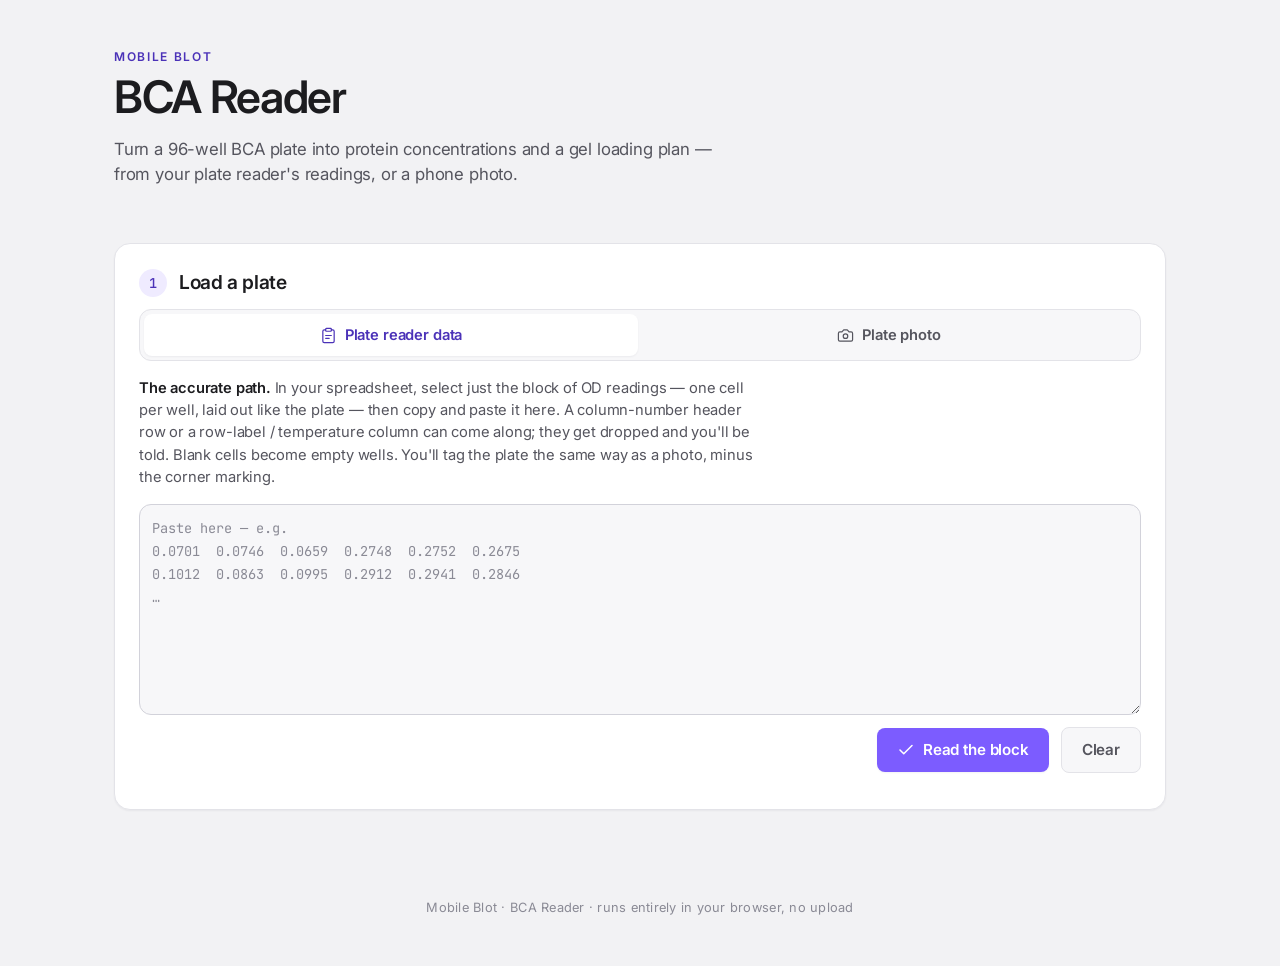
==== bca-reader/index.html @ e5e6d319 "Deploy from main@d616dfb Built by deploy.sh. Do not edit this repo by hand — it is regenerated whole" ====
<!DOCTYPE html>
<html lang="en">
<head>
  <meta charset="UTF-8" />
  <meta name="viewport" content="width=device-width, initial-scale=1.0" />
  <!-- Color-measurement instrument: light theme is the documented exception to
       dark-mode default (ADR 0002). Chrome must stay neutral around the photo. -->
  <meta name="color-scheme" content="light" />
  <title>BCA Reader — Mobile Blot</title>

  <!-- Two typefaces only. Inter for everything; JetBrains Mono is reserved for
       numerals that get read as data (concentrations, R², CV%, µg/mL).
       Space Grotesk is gone (ADR 0002). -->
  <link rel="preconnect" href="https://fonts.googleapis.com" />
  <link rel="preconnect" href="https://fonts.gstatic.com" crossorigin />
  <link
    href="https://fonts.googleapis.com/css2?family=Inter:wght@400;500;600&family=JetBrains+Mono:wght@400;500&display=swap"
    rel="stylesheet"
  />

  <link rel="stylesheet" href="styles.css" />
</head>
<body>
  <!-- Keyboard users can jump straight to the workflow -->
  <a class="skip-link" href="#workflow">Skip to the reader</a>

  <!-- ===== Header ===== -->
  <header class="app-header">
    <p class="app-eyebrow">Mobile Blot</p>
    <h1 class="app-title">BCA Reader</h1>
    <p class="app-tagline">
      Turn a 96-well BCA plate into protein concentrations and a gel loading plan
      — from your plate reader's readings, or a phone photo.
    </p>
  </header>

  <main id="workflow">

    <!-- ===== Step 1: Load a plate =====
         TWO SOURCES, ONE WIZARD. A photo needs its pixels sampled; a plate reader
         has already done the measuring and its OD *is* the signal. Both end at a
         well carrying a `signal`, so Steps 3–8 are shared and know nothing about
         which path ran. The ONLY thing the photo path adds is Step 2's corner
         marking — a pasted grid has no parallax, so row 3 / column 4 simply IS
         well C4 and the corners step collapses to a confirmation.
         See core/import.js and CONTEXT.md → "the OD path". -->
    <section class="card" id="loadCard">
      <div class="step-head">
        <h2><span class="step-num">1</span> Load a plate</h2>
        <!-- Shown only once a plate is loaded; the step collapses to this line. -->
        <div class="step-summary" id="loadSummary" hidden>
          <span class="step-file" id="loadedName"></span>
          <button class="step-x" id="clearPhotoBtn" type="button" aria-label="Remove this plate and load a different one">×</button>
        </div>
      </div>
      <div class="step-body">

        <!-- PLATE READER DATA IS THE DEFAULT (2026-07-16), and the order here is
             the recommendation: the first tab is the one to use. That is not a
             preference, it is what the data says. The OD path carries the
             INSTRUMENT's accuracy; the photo path reads ~5% high against the
             corrected truth with one sample off 14% on a lighting gradient, and
             will stay that way until the hardware light box exists.
             CONTEXT.md → "RESOLVED 2026-07-16". Revisit this order when the light
             box lands and the photo path has been re-measured. -->
        <div class="source-tabs" role="tablist" aria-label="Where the readings come from">
          <button class="source-tab is-active" id="tabPaste" type="button" role="tab" aria-selected="true" aria-controls="panelPaste">
            <svg class="ic" viewBox="0 0 24 24" aria-hidden="true"><rect x="8" y="2" width="8" height="4" rx="1"/><path d="M16 4h2a2 2 0 0 1 2 2v14a2 2 0 0 1-2 2H6a2 2 0 0 1-2-2V6a2 2 0 0 1 2-2h2"/><path d="M8 12h8M8 16h5"/></svg>
            Plate reader data
          </button>
          <button class="source-tab" id="tabPhoto" type="button" role="tab" aria-selected="false" aria-controls="panelPhoto">
            <svg class="ic" viewBox="0 0 24 24" aria-hidden="true"><path d="M14.5 4h-5L7 7H4a2 2 0 0 0-2 2v9a2 2 0 0 0 2 2h16a2 2 0 0 0 2-2V9a2 2 0 0 0-2-2h-3l-2.5-3z"/><circle cx="12" cy="13" r="3.2"/></svg>
            Plate photo
          </button>
        </div>

        <!-- The paste path. Deliberately a paste and not a file drop: a real
             instrument workbook holds the raw export, a hand-built analysis block
             and a chart on one sheet, so reading a file means GUESSING which
             rectangle is the plate — and a wrong guess is silent. Your selection
             is the answer. See core/import.js. -->
        <div id="panelPaste" role="tabpanel" aria-labelledby="tabPaste">
          <p class="hint">
            <strong>The accurate path.</strong> In your spreadsheet, select just
            the block of OD readings — one cell per well, laid out like the plate
            — then copy and paste it here. A column-number header row or a
            row-label / temperature column can come along; they get dropped and
            you'll be told. Blank cells become empty wells. You'll tag the plate
            the same way as a photo, minus the corner marking.
          </p>
          <textarea
            id="pasteBox"
            class="paste-box"
            rows="8"
            spellcheck="false"
            aria-label="Paste plate reader OD readings"
            placeholder="Paste here — e.g.&#10;0.0701&#9;0.0746&#9;0.0659&#9;0.2748&#9;0.2752&#9;0.2675&#10;0.1012&#9;0.0863&#9;0.0995&#9;0.2912&#9;0.2941&#9;0.2846&#10;…"
          ></textarea>
          <div class="row actions">
            <button class="btn" id="pasteBtn" type="button">
              <svg class="ic" viewBox="0 0 24 24" aria-hidden="true"><path d="M20 6 9 17l-5-5"/></svg>
              Read the block
            </button>
            <button class="btn btn-secondary" id="pasteClearBtn" type="button">Clear</button>
          </div>
          <p class="status" id="pasteStatus" role="status" hidden></p>
        </div>

        <div id="panelPhoto" role="tabpanel" aria-labelledby="tabPhoto" hidden>
          <label class="dropzone" id="dropzone">
            <input type="file" id="fileInput" accept="image/*" hidden />
            <svg class="dropzone-ic" viewBox="0 0 24 24" aria-hidden="true"><path d="M14.5 4h-5L7 7H4a2 2 0 0 0-2 2v9a2 2 0 0 0 2 2h16a2 2 0 0 0 2-2V9a2 2 0 0 0-2-2h-3l-2.5-3z"/><circle cx="12" cy="13" r="3.2"/></svg>
            <span class="dropzone-title">Drop a plate photo here</span>
            <span class="dropzone-sub">or click to choose a file — JPEG or PNG, shot flat-on under even light</span>
          </label>
          <!-- Says the quiet part out loud at the point of choosing, not in a
               disclaimer after the answer. -->
          <p class="hint">
            Reads about 5% high against the corrected truth, and one sample on the
            validation plate is off 14% from a lighting gradient. Good enough to
            explore with; use the plate reader data when you have it.
          </p>
          <p class="status" id="fileStatus" role="status" hidden></p>
        </div>
      </div>
    </section>

    <!-- ===== Steps 2–5: the tagging wizard =====
         Each step is its own card with the SAME layout. There is only ONE plate
         canvas (#plateCanvas); app.js MOVES it into the active step's .stage slot,
         so the plate is integrated into every step without duplicating it. When a
         step is finished it collapses to a green-check confirmation, and app.js
         scrolls the active step to the same spot each time so the plate stays put
         on screen. Every step's markup is deliberately parallel. -->

    <!-- Step 2: Confirm the grid. The canvas starts in this slot. -->
    <section class="card step-card" id="gridCard" hidden>
      <div class="step-head" id="gridHead">
        <h2><span class="step-num">2</span> Confirm the grid</h2>
        <div class="step-summary"><span class="step-file" id="gridSummaryText"></span></div>
      </div>
      <div class="step-body">
        <p class="verdict" id="gridVerdict">
          <span class="flag flag-ok"><i></i>Grid</span>
          <span class="verdict-text"></span>
        </p>
        <div class="stage stage-plate" id="gridSlot">
          <canvas id="plateCanvas" class="stage-canvas"></canvas>
        </div>
        <div class="row actions">
          <span class="status" id="cornerStatus" hidden>0 / 4 corners</span>
          <!-- Escape hatch for a misclicked corner: wipes the corners and starts
               the marking over. Shown as soon as there is a corner to undo. -->
          <button class="btn btn-secondary" id="resetCornersBtn" data-nav="corners" type="button" hidden>
            <svg class="ic" viewBox="0 0 24 24" aria-hidden="true"><path d="M3 12a9 9 0 1 0 3-6.7L3 8"/><path d="M3 3v5h5"/></svg>
            Re-mark corners
          </button>
          <!-- Shown only once the grid is placed (app.js). data-nav = target phase. -->
          <button class="btn" id="confirmGridBtn" data-nav="blanks" hidden>
            <svg class="ic" viewBox="0 0 24 24" aria-hidden="true"><path d="M20 6 9 17l-5-5"/></svg>
            <span id="fwdLabel">Looks right</span>
          </button>
        </div>
      </div>
    </section>

    <!-- Step 3: Mark the blanks -->
    <section class="card step-card" id="blanksCard" hidden>
      <div class="step-head">
        <h2><span class="step-num">3</span> Mark the blanks</h2>
        <div class="step-summary"><span class="step-file" id="blanksSummaryText"></span></div>
      </div>
      <div class="step-body">
        <!-- app.js rewrites this: amber until at least one blank is tagged. -->
        <p class="verdict is-setup" id="blanksVerdict">
          <span class="flag flag-caution"><i></i>No blanks yet</span>
          <span class="verdict-text">Click every blank (zero-protein) well — these set the baseline.</span>
        </p>
        <div class="stage stage-plate" id="blanksSlot"></div>
        <div class="row actions">
          <button class="btn btn-secondary" data-nav="review">
            <svg class="ic" viewBox="0 0 24 24" aria-hidden="true"><path d="M19 12H5M12 19l-7-7 7-7"/></svg>
            Back
          </button>
          <button class="btn" data-nav="standards">
            <svg class="ic" viewBox="0 0 24 24" aria-hidden="true"><path d="M20 6 9 17l-5-5"/></svg>
            Looks right
          </button>
        </div>
      </div>
    </section>

    <!-- Step 4: Choose the ladder (the standard dilution series) -->
    <section class="card step-card" id="ladderCard" hidden>
      <div class="step-head">
        <h2><span class="step-num">4</span> Choose the ladder</h2>
        <div class="step-summary"><span class="step-file" id="ladderSummaryText"></span></div>
      </div>
      <div class="step-body">
        <!-- app.js rewrites this: amber until at least one rung is tagged. -->
        <p class="verdict is-setup" id="ladderVerdict">
          <span class="flag flag-caution"><i></i>No ladder yet</span>
          <span class="verdict-text">Set a concentration, then click each standard well for it. Change the value for every rung of the dilution series.</span>
        </p>
        <div class="stage stage-plate" id="ladderSlot"></div>
        <!-- One concentration per plate row, built by app.js from whatever ladder
             wells you selected. Wells sharing a row are treated as replicates.
             Prefilled with the standard BSA series (0 … 2000 µg/mL). -->
        <div class="row-fields" id="ladderRows" hidden></div>
        <div class="row actions">
          <button class="btn btn-secondary" data-nav="blanks">
            <svg class="ic" viewBox="0 0 24 24" aria-hidden="true"><path d="M19 12H5M12 19l-7-7 7-7"/></svg>
            Back
          </button>
          <button class="btn" data-nav="samples">
            <svg class="ic" viewBox="0 0 24 24" aria-hidden="true"><path d="M20 6 9 17l-5-5"/></svg>
            Looks right
          </button>
        </div>
      </div>
    </section>

    <!-- Step 5: Choose the samples -->
    <section class="card step-card" id="samplesCard" hidden>
      <div class="step-head">
        <h2><span class="step-num">5</span> Choose the samples</h2>
        <div class="step-summary"><span class="step-file" id="samplesSummaryText"></span></div>
      </div>
      <div class="step-body">
        <!-- app.js rewrites this: amber until at least one sample is tagged. -->
        <p class="verdict is-setup" id="samplesVerdict">
          <span class="flag flag-caution"><i></i>No samples yet</span>
          <span class="verdict-text">Name a sample, then click its wells. Rename for each unknown you want to read.</span>
        </p>
        <div class="stage stage-plate" id="samplesSlot"></div>
        <!-- One name per plate row, built by app.js from whatever sample wells you
             selected. Wells sharing a row are treated as replicates of that
             unknown (triplicates on a standard plate). -->
        <div class="row-fields" id="sampleRows" hidden></div>
        <div class="row actions">
          <button class="btn btn-secondary" data-nav="standards">
            <svg class="ic" viewBox="0 0 24 24" aria-hidden="true"><path d="M19 12H5M12 19l-7-7 7-7"/></svg>
            Back
          </button>
          <button class="btn" data-nav="check">
            <svg class="ic" viewBox="0 0 24 24" aria-hidden="true"><path d="M20 6 9 17l-5-5"/></svg>
            Looks right
          </button>
        </div>
      </div>
    </section>

    <!-- Step 6: Review & edit — the last look before reading the plate. Lists
         every part with an Edit jump back into that step; app.js builds the list. -->
    <section class="card step-card" id="reviewCard" hidden>
      <div class="step-head">
        <h2><span class="step-num">6</span> Review &amp; edit</h2>
        <div class="step-summary"><span class="step-file" id="reviewSummaryText"></span></div>
      </div>
      <div class="step-body">
        <p class="verdict is-setup" id="reviewVerdict">
          <span class="flag flag-caution"><i></i>Not ready</span>
          <span class="verdict-text">Check each part below.</span>
        </p>
        <div class="stage stage-plate" id="reviewSlot"></div>
        <div class="row-fields" id="reviewParts"></div>
        <div class="row actions">
          <button class="btn btn-secondary" data-nav="samples">
            <svg class="ic" viewBox="0 0 24 24" aria-hidden="true"><path d="M19 12H5M12 19l-7-7 7-7"/></svg>
            Back
          </button>
          <button class="btn" data-nav="compute">
            <svg class="ic" viewBox="0 0 24 24" aria-hidden="true"><path d="M20 6 9 17l-5-5"/></svg>
            Looks right
          </button>
        </div>
      </div>
    </section>

    <!-- Hidden utility: signal channel + curve fit are read by compute. Defaults
         are correct (green channel, 4PL), so they are not shown in the flow. -->
    <div hidden>
      <select id="channelSelect">
        <option value="g" selected>green</option>
        <option value="bg">bg</option>
        <option value="sat">sat</option>
      </select>
      <select id="fitMode">
        <option value="4pl" selected>4pl</option>
        <option value="linear">linear</option>
        <option value="quad">quad</option>
      </select>
    </div>

    <!-- ===== Step 7: Results ===== -->
    <section class="card step-card" id="resultsCard" hidden>
      <div class="step-head">
        <h2><span class="step-num">7</span> Results</h2>
        <div class="step-summary"><span class="step-file" id="resultsSummaryText"></span></div>
      </div>
      <div class="step-body">

      <!-- Trust warning. Amber, never red: a flagged read is not an error, it is
           a read that needs a human. app.js fills this. -->
      <div class="warn" id="warnings" role="alert" hidden></div>

      <div class="results-grid">
        <!-- Color-critical: the curve reads as color, so it sits on a neutral
             stage too. -->
        <section class="stage stage-plot">
          <div class="plot-head">
            <h3 class="stage-h">Standard curve</h3>
          </div>
          <canvas id="plotCanvas" class="stage-canvas" width="360" height="280" aria-label="Standard curve: signal against concentration"></canvas>
          <p class="fit-line" id="fitLine"></p>
          <!-- What each rung actually measured. A rung reading far from what the
               curve predicts is the tell that the grid is sampling the wrong
               pixels — the numbers the plot alone hides. app.js fills this. -->
          <div class="table-scroll">
            <table class="results" id="ladderTable">
              <thead>
                <tr>
                  <th scope="col">Rung</th>
                  <th scope="col" class="ta-r">n</th>
                  <th scope="col" class="ta-r">Signal</th>
                  <th scope="col" class="ta-r">Fit</th>
                  <th scope="col" class="ta-r">CV%</th>
                </tr>
              </thead>
              <tbody></tbody>
            </table>
          </div>
        </section>

        <div class="table-block">
          <h3 class="table-h">Samples</h3>
          <div class="table-scroll">
            <!-- FROZEN thead label "Conc. (µg/mL)": never CSS-uppercase it, or
                 the micro sign µ maps onto Greek capital Mu and misreports the
                 unit 1000x. -->
            <table class="results" id="resultsTable">
              <thead>
                <tr>
                  <th scope="col">Sample</th>
                  <th scope="col" class="ta-r">n</th>
                  <th scope="col" class="ta-r">Signal</th>
                  <th scope="col" class="ta-r">Conc. (µg/mL)</th>
                  <th scope="col">Status</th>
                </tr>
              </thead>
              <tbody></tbody>
            </table>
          </div>
          <button class="btn btn-secondary" id="csvBtn">
            <svg class="ic" viewBox="0 0 24 24" aria-hidden="true"><path d="M21 15v4a2 2 0 0 1-2 2H5a2 2 0 0 1-2-2v-4"/><polyline points="7 10 12 15 17 10"/><line x1="12" y1="15" x2="12" y2="3"/></svg>
            Download CSV
          </button>
        </div>
      </div>

      <div class="row actions">
        <button class="btn btn-secondary" data-nav="check">
          <svg class="ic" viewBox="0 0 24 24" aria-hidden="true"><path d="M19 12H5M12 19l-7-7 7-7"/></svg>
          Back to review
        </button>
        <button class="btn" id="planBtn">
          <svg class="ic" viewBox="0 0 24 24" aria-hidden="true"><path d="M5 12h14M12 5l7 7-7 7"/></svg>
          Plan gel loading
        </button>
      </div>

      <!-- Rewritten per source by app.js: a photo's accuracy is about lighting,
           an instrument read's is not, and pointing the reader's suspicion at the
           wrong thing is worse than saying nothing. -->
      <p class="hint disclaimer" id="resultsDisclaimer">
        Educational tool. Accuracy depends on even lighting and a flat, glare-free
        photo. Always shoot your standards in the same photo as your samples, and
        re-shoot standards every run: curves do not carry across lighting.
      </p>
      </div><!-- /step-body -->
    </section>

    <!-- ===== Step 8: Gel loading plan =====
         Step 7 says how much protein is there. This says what to pipette. Kept a
         SEPARATE step, not a section of Results, because it is a different kind
         of thing: Results is a measurement, this is a protocol built on top of
         it, with its own inputs. Modelled on a real lab's WB prep sheet — see
         core/loading.js for the cell-by-cell derivation. -->
    <section class="card step-card" id="loadingCard" hidden>
      <div class="step-head">
        <h2><span class="step-num">8</span> Gel loading plan</h2>
        <div class="step-summary"><span class="step-file" id="loadingSummaryText"></span></div>
      </div>
      <div class="step-body">

        <p class="hint">
          Equal protein mass in every lane. Enter your prep below and the table
          gives you the µL to pipette per tube.
        </p>

        <!-- The protocol inputs. Every one is a number the source sheet had
             hard-coded; here they are editable and the plan recomputes live. -->
        <div class="row-fields" id="loadingInputs">

          <div class="row-field">
            <label class="row-field-label" for="dilutionFactor">Dilution</label>
            <input class="row-input" type="number" id="dilutionFactor" min="0.01" step="1" value="1" />
            <span class="hint-inline" id="dilutionHint"></span>
          </div>

          <div class="row-field">
            <label class="row-field-label" for="targetMass">Target</label>
            <input class="row-input" type="number" id="targetMass" min="1" step="5" value="225" />
            <span class="hint-inline">µg of protein per tube.</span>
          </div>

          <div class="row-field">
            <label class="row-field-label" for="finalVolume">Final vol</label>
            <input class="row-input" type="number" id="finalVolume" min="1" step="10" value="120" />
            <span class="hint-inline">µL in the tube once dye is in.</span>
          </div>

          <div class="row-field">
            <label class="row-field-label" for="dyeX">Dye</label>
            <select class="row-input" id="dyeX">
              <option value="2">2x Laemmli</option>
              <option value="4" selected>4x Laemmli</option>
              <option value="6">6x Laemmli</option>
            </select>
            <span class="hint-inline" id="dyeHint"></span>
          </div>

          <div class="row-field">
            <label class="row-field-label" for="loadPerLane">Per lane</label>
            <input class="row-input" type="number" id="loadPerLane" min="1" step="1" value="18" />
            <span class="hint-inline">µL pipetted into each gel well.</span>
          </div>

        </div>

        <!-- What every tube gets, regardless of sample. A property of the
             protocol, so it sits outside the table. -->
        <p class="verdict is-found" id="loadingVerdict">
          <span class="flag flag-ok"><i></i>Plan ready</span>
          <span class="verdict-text" id="loadingHeadline"></span>
        </p>

        <!-- Amber, never red. Same rule as Step 7. -->
        <div class="warnings" id="loadingWarnings" role="alert" hidden></div>

        <div class="table-block">
          <h3 class="table-h">Per tube</h3>
          <div class="table-scroll">
            <!-- FROZEN thead labels: never CSS-uppercase the µ, or the micro
                 sign maps onto Greek capital Mu and misreports the unit 1000x.
                 Same trap as Step 7's table. -->
            <table class="results" id="loadingTable">
              <thead>
                <tr>
                  <th scope="col">Sample</th>
                  <th scope="col" class="ta-r">Read (µg/mL)</th>
                  <th scope="col" class="ta-r">Stock (µg/mL)</th>
                  <th scope="col" class="ta-r">Sample (µL)</th>
                  <th scope="col" class="ta-r">Lysis buffer (µL)</th>
                  <th scope="col" class="ta-r">Dye (µL)</th>
                  <th scope="col">Status</th>
                </tr>
              </thead>
              <tbody></tbody>
            </table>
          </div>
          <button class="btn btn-secondary" id="planCsvBtn">
            <svg class="ic" viewBox="0 0 24 24" aria-hidden="true"><path d="M21 15v4a2 2 0 0 1-2 2H5a2 2 0 0 1-2-2v-4"/><polyline points="7 10 12 15 17 10"/><line x1="12" y1="15" x2="12" y2="3"/></svg>
            Download plan CSV
          </button>
        </div>

        <div class="row actions">
          <button class="btn btn-secondary" id="planBackBtn">
            <svg class="ic" viewBox="0 0 24 24" aria-hidden="true"><path d="M19 12H5M12 19l-7-7 7-7"/></svg>
            Back to results
          </button>
        </div>

        <p class="hint disclaimer">
          Mix in the order shown: sample, then lysis buffer, then dye. These
          volumes are only as good as the photo they came from — a read that is
          10% off puts 10% of the wrong mass in the lane, which is the one thing
          equal-mass loading exists to prevent. Check the µL against your own
          numbers before you trust a gel to them.
        </p>
      </div><!-- /step-body -->
    </section>
  </main>

  <footer class="app-footer">
    <p>Mobile Blot · BCA Reader · runs entirely in your browser, no upload</p>
  </footer>

  <!-- type="module" so app.js can import the shared core in ../core/.
       This means the page MUST be served over http (python3 -m http.server),
       never opened as a file:// URL. See docs/adr/0001-extract-math-core.md.
       DO NOT change this tag. -->
  <script type="module" src="app.js"></script>
</body>
</html>
---- bca-reader/styles.css ----
/* ============================================================================
   BCA Reader — desktop stylesheet (light theme, on purpose)

   This is the shipping desktop app restyled into the phone-mockup's VISUAL
   LANGUAGE while dropping every phone ERGONOMIC (no 430px column, no 44px
   touch targets, no sticky thumb-arc action bar, no 100dvh, no safe-area
   insets, no phone frame). See docs/adr/0002-desktop-adopts-phone-design-
   language.md and design/desktop-restyle-contract.md.

   LIGHT THEME OVERRIDES the project's usual dark-mode default because this is
   a colour-measurement instrument: a dark chrome around a plate photo biases
   how a human judges that photo's colour.

   SCIENCE CONSTRAINT — the `--stage` token (#e8e8ec): every colour-critical
   surface (the plate canvas #plateCanvas, the well swatches, the standard-
   curve plot #plotCanvas) sits on neutral gray/white and is NEVER tinted
   purple. Purple (--brand) is confined to chrome, actions, and the standard
   well role. This is non-negotiable.
   ========================================================================= */

/* ---------------------------------------------------------------- tokens -- */
/* Ported wholesale from design/phone-mockup/styles.css. Only the phone-only
   `--actionbar-h` token was dropped (there is no sticky action bar here). */
:root {
  /* Surfaces. Warm-neutral, never pure white, never pure black. */
  --bg:          #f2f2f4;   /* the app behind the cards */
  --surface:     #ffffff;   /* cards */
  --surface-2:   #f7f7f9;   /* inset rows, tray */
  --stage:       #e8e8ec;   /* NEUTRAL: only ever behind colour-critical art */
  --line:        #e3e3e8;
  --line-strong: #d2d2da;

  /* Ink */
  --ink:      #1c1c1f;      /* never #000: pure black vibrates */
  --ink-2:    #55555e;
  --ink-3:    #8a8a95;

  /* One accent. Purple is earned, not decoration: the BCA assay literally
     turns purple as protein rises. It is the product's own colour. */
  --brand:       #7c5cff;
  --brand-press: #6347e0;
  --brand-soft:  #efebff;
  --brand-ink:   #4b32b8;   /* purple that passes 4.5:1 on white */

  /* Semantic states. Soft tint background + saturated same-hue text.
     Warnings are AMBER (--caution), never red: a flagged read is not an
     error, it is a read that needs a human. */
  --ok:        #166534;
  --ok-soft:   #dcfce7;
  --caution:   #92400e;     /* amber, NOT red */
  --caution-soft: #fef3c7;
  --caution-line: #f0c675;

  /* Well roles. Same three colours the real app already uses. */
  --w-blank:    #7dd3fc;
  --w-standard: #7c5cff;
  --w-sample:   #4ade80;
  --w-unused:   #b9b9c4;

  /* Type. Inter for body; JetBrains Mono reserved for numerals a scientist
     reads as data. Space Grotesk is gone. */
  --font: "Inter", -apple-system, BlinkMacSystemFont, "Segoe UI", sans-serif;
  --mono: "JetBrains Mono", ui-monospace, SFMono-Regular, Menlo, monospace;

  /* 4/8pt spacing scale */
  --s1: 4px;  --s2: 8px;  --s3: 12px; --s4: 16px;
  --s5: 24px; --s6: 32px; --s7: 48px; --s8: 64px;

  --r-sm: 8px; --r: 12px; --r-lg: 16px; --r-xl: 22px; --r-pill: 999px;

  --shadow-1: 0 1px 2px rgba(20, 20, 30, 0.05);
  --shadow-2: 0 6px 20px rgba(20, 20, 30, 0.08);

  --t-fast: 140ms;
  --t: 200ms;
  --ease-out: cubic-bezier(0.2, 0, 0, 1);
  --ease-in:  cubic-bezier(0.4, 0, 1, 1);

  /* Desktop layout: a comfortable centred column, NOT a phone width. */
  --page-max: 1100px;
}

/* ------------------------------------------------------------- baseline -- */
*, *::before, *::after { box-sizing: border-box; }

html { -webkit-text-size-adjust: 100%; scroll-behavior: smooth; }

body {
  margin: 0;
  background: var(--bg);
  color: var(--ink);
  font-family: var(--font);
  font-size: 16px;
  line-height: 1.5;
  -webkit-font-smoothing: antialiased;
  letter-spacing: -0.011em;
}

h1, h2, h3, p, ul, figure { margin: 0; }
button, input, select { font: inherit; color: inherit; }

/* Numerals that get read as data: mono + tabular so columns never dance.
   Applied ONLY to numeric surfaces (concentrations, R², CV%, µg/mL cells,
   the fit-line equation), never to prose or table headers. */
.num {
  font-family: var(--mono);
  font-variant-numeric: tabular-nums;
  letter-spacing: -0.02em;
}

.icon, .ic {
  width: 18px; height: 18px; flex: 0 0 auto;
  fill: none; stroke: currentColor; stroke-width: 2;
  stroke-linecap: round; stroke-linejoin: round;
}

/* Screen-reader-only + skip link */
.sr-only {
  position: absolute; width: 1px; height: 1px; padding: 0; margin: -1px;
  overflow: hidden; clip: rect(0 0 0 0); white-space: nowrap; border: 0;
}
.skip-link {
  position: absolute; left: -999px; top: var(--s2);
  z-index: 100;
  background: var(--ink); color: #fff;
  padding: var(--s2) var(--s3); border-radius: var(--r-sm);
  font-weight: 600;
}
.skip-link:focus { left: var(--s3); }

/* Focus rings are load-bearing accessibility. Never remove them. */
:focus-visible {
  outline: 2.5px solid var(--brand);
  outline-offset: 2px;
  border-radius: var(--r-sm);
}

.ta-r { text-align: right; }

/* ------------------------------------------------------------- layout ---- */
/* One centred column on a comfortable desktop max-width. No phone frame. */
main {
  max-width: var(--page-max);
  margin: 0 auto;
  padding: var(--s6) var(--s5) var(--s8);
  display: flex;
  flex-direction: column;
  gap: var(--s4);
}

/* ---------------------------------------------------------- site header -- */
/* The animated SVG hero is gone (ADR 0002 / contract). What remains is a
   plain, honest product title. Styled defensively in case the HTML agent
   keeps a lightweight header block. */
.site-header, .app-header {
  max-width: var(--page-max);
  margin: 0 auto;
  padding: var(--s7) var(--s5) var(--s5);
  text-align: left;
}
.eyebrow, .app-eyebrow {
  margin: 0 0 var(--s2);
  font-size: 12px; font-weight: 600;
  letter-spacing: 0.14em; text-transform: uppercase;
  color: var(--brand-ink);
}
.site-header h1, .app-header .app-title {
  margin: 0;
  font-size: clamp(2rem, 4vw, 2.8rem);
  font-weight: 600;
  line-height: 1.05;
  letter-spacing: -0.03em;
  color: var(--ink);
}
.tagline, .app-tagline {
  margin: var(--s4) 0 0;
  max-width: 56ch;
  font-size: 1.05rem;
  color: var(--ink-2);
}
.chips {
  display: flex; flex-wrap: wrap; gap: var(--s2);
  list-style: none; margin: var(--s5) 0 0; padding: 0;
}
.chip {
  font-size: 0.82rem; font-weight: 500;
  color: var(--brand-ink);
  background: var(--brand-soft);
  border: 1px solid var(--line);
  border-radius: var(--r-pill);
  padding: 6px 14px;
}

/* --------------------------------------------------------------- cards --- */
/* The stepped flow. Each step is a card in one vertical column. */
.card {
  background: var(--surface);
  border: 1px solid var(--line);
  border-radius: var(--r-lg);
  padding: var(--s5);
  box-shadow: var(--shadow-1);
  /* Breathing room where a snap-to-top LANDS, without moving the card in the
     layout — that is exactly what scroll-margin-top is for, and why this is not
     a margin. Every "Looks right" calls scrollIntoView({block:"start"}), which
     otherwise parks the card flush against the viewport edge with the step
     heading jammed into it.
     Set on .card, not on one step: the wizard's rule is that every step lands in
     the SAME on-screen spot (CONTEXT.md), so offsetting one card would be the
     thing that breaks it. */
  scroll-margin-top: var(--s5);
}

@media (prefers-reduced-motion: no-preference) {
  .card { animation: rise var(--t) var(--ease-out) both; }
  @keyframes rise { from { opacity: 0; transform: translateY(8px); } }
}

.card h2 {
  margin: 0 0 var(--s3);
  font-size: 1.2rem; font-weight: 600; letter-spacing: -0.02em;
  display: flex; align-items: center; gap: var(--s3);
}
.card h3 {
  margin: 0 0 var(--s3);
  font-size: 0.95rem; font-weight: 600; color: var(--ink);
}

/* The step number pip. Purple as chrome — fine, it backs no colour judgement. */
.step-num {
  display: inline-grid; place-items: center;
  width: 28px; height: 28px; flex: 0 0 auto;
  border-radius: 50%;
  background: var(--brand-soft);
  color: var(--brand-ink);
  font-family: var(--mono);
  font-size: 0.85rem; font-weight: 500;
}

/* -------------------------------------------------------- text & rows ---- */
.hint {
  color: var(--ink-2);
  font-size: 0.92rem;
  margin: 0 0 var(--s4);
  max-width: 70ch;
}
.hint strong { color: var(--ink); font-weight: 600; }
.hint-inline { color: var(--ink-3); font-size: 0.85rem; }

.disclaimer {
  margin: var(--s5) 0 0;
  border-top: 1px solid var(--line);
  padding-top: var(--s4);
  font-size: 0.82rem; line-height: 1.55;
  color: var(--ink-3);
  /* Overrides .hint's 70ch measure so the rule and the text run the full width
     of the card rather than stopping short. */
  max-width: none;
}

.row {
  display: flex; flex-wrap: wrap;
  gap: var(--s3); align-items: center;
  margin: var(--s3) 0;
}
/* Step navigation sits at the bottom-right, so "Looks right" lands in the
   easy-to-click corner with Back just beside it. */
.row.actions { justify-content: flex-end; }

/* Status text (e.g. #fileStatus, #cornerStatus). Numerals inside read as
   data, so mono + tabular. */
.status {
  color: var(--ink-2);
  font-family: var(--mono);
  font-variant-numeric: tabular-nums;
  font-size: 0.85rem;
}
/* A file that could not be read is amber (caution), never mistakable for a
   normal "loaded" confirmation. */
.status.status-error,
.status.is-error {
  color: var(--caution);
  font-family: var(--font);
  font-weight: 600;
  max-width: 60ch;
  line-height: 1.5;
}

/* ------------------------------------------------------------- buttons --- */
.btn {
  display: inline-flex; align-items: center; justify-content: center;
  gap: var(--s2);
  padding: 11px 20px;
  border: 0; border-radius: var(--r-sm);
  background: var(--brand); color: #fff;
  font-size: 0.95rem; font-weight: 600; letter-spacing: -0.01em;
  cursor: pointer;
  box-shadow: var(--shadow-1);
  transition: background var(--t-fast) var(--ease-out),
              transform var(--t-fast) var(--ease-out),
              box-shadow var(--t-fast) var(--ease-out);
}
.btn:hover { background: var(--brand-press); }
.btn:active { transform: scale(0.98); background: var(--brand-press); }

/* A file-input <label> styled as a button gets the same affordance. */
label.btn { cursor: pointer; }

.btn-secondary {
  background: var(--surface-2);
  color: var(--ink-2);
  border: 1px solid var(--line);
  box-shadow: none;
}
.btn-secondary:hover { background: var(--line); color: var(--ink); }
.btn-secondary:active { transform: scale(0.98); background: var(--line); }

/* In-place feedback instead of a toast: app.js swaps the button's own label
   and (optionally) toggles a state class. The feedback lands where the finger
   already is. Export CSV becomes "Exported.", etc. */
.btn.is-done, .btn-secondary.is-done {
  background: var(--ok-soft);
  color: var(--ok);
  border-color: transparent;
}
.btn.is-busy, .btn-secondary.is-busy {
  opacity: 0.7; pointer-events: none;
}
.btn:disabled, .btn-secondary:disabled {
  opacity: 0.5; cursor: not-allowed; transform: none;
}

/* -------------------------------------------------------- inputs/select -- */
label {
  font-size: 0.92rem; color: var(--ink);
  display: inline-flex; align-items: center; gap: var(--s2); flex-wrap: wrap;
}

input[type="number"],
input[type="text"],
select {
  min-height: 42px;
  padding: 0 var(--s3);
  background: var(--surface);
  color: var(--ink);
  border: 1.5px solid var(--line-strong);
  border-radius: var(--r-sm);
  font-family: var(--font);
  font-size: 0.95rem;
}
/* A numeric field IS data: mono + tabular. */
input[type="number"] {
  font-family: var(--mono);
  font-variant-numeric: tabular-nums;
  max-width: 140px;
}
input:focus-visible, select:focus-visible {
  border-color: var(--brand);
  outline: 2.5px solid var(--brand);
  outline-offset: 0;
}

.brush-input { align-items: center; }

/* --------------------------------------------------------- the stage ----- */
/* SCIENCE CONSTRAINT. The plate photo is colour-critical, so its surround is
   a fixed neutral gray. No purple wash, no gradient, nothing that could bias
   the eye judging a purple well. */
.canvas-wrap, .stage {
  width: 100%;
  overflow: auto;
  background: var(--stage);
  border: 1px solid var(--line-strong);
  border-radius: var(--r);
  padding: var(--s3);
}
#plateCanvas {
  display: block;
  max-width: 100%;
  height: auto;
  margin: 0 auto;
  border-radius: var(--r-sm);
  cursor: crosshair;
}

/* --------------------------------------------------------- stepped flow -- */
/* A completed step collapses to a one-line confirmation header: green check +
   title on the left, a summary (e.g. the filename) + delete X on the right.
   The next step is scrolled to the top of the viewport by app.js. */
.step-head {
  display: flex; align-items: center; gap: var(--s3);
  justify-content: space-between;
}
.step-head h2 { margin: 0; }
/* A hair of breathing room between the step heading and its body, so the grid
   step's verdict banner doesn't touch the step number. */
.step-body { margin-top: var(--s3); }
.step-summary { display: flex; align-items: center; gap: var(--s3); min-width: 0; }
.card:not(.is-done) .step-summary { display: none; }  /* summary only when collapsed */
.step-file {
  font-family: var(--mono); font-variant-numeric: tabular-nums;
  font-size: 0.88rem; color: var(--ink-2);
  max-width: 42ch; overflow: hidden; text-overflow: ellipsis; white-space: nowrap;
}
.step-x {
  display: inline-grid; place-items: center;
  width: 28px; height: 28px; flex: 0 0 auto;
  border-radius: 50%;
  border: 1px solid var(--line-strong);
  background: var(--surface); color: var(--ink-2);
  font-size: 1.25rem; line-height: 1; cursor: pointer;
  transition: background var(--t-fast) var(--ease-out),
              color var(--t-fast) var(--ease-out),
              border-color var(--t-fast) var(--ease-out);
}
.step-x:hover {
  background: var(--caution-soft); color: var(--caution);
  border-color: var(--caution-line);
}

/* Collapsed state: hide the body, tighten the card, turn the step number into a
   green check so a glance up the page reads as "these are done". */
.card.is-done .step-body { display: none; }
.card.is-done { padding-top: var(--s4); padding-bottom: var(--s4); }
.card.is-done .step-num { background: var(--ok-soft); color: var(--ok); font-size: 0; }
.card.is-done .step-num::after { content: "✓"; font-size: 0.95rem; font-family: var(--font); }
/* A collapsed grid step invites a click to reopen (Load uses its X instead). */
.card.is-done #gridHead { cursor: pointer; }

/* A subtle but noticeable transition when the workspace advances a phase: the
   card rings briefly in brand purple, the step badge pops, and the banner slides
   in. Zeroed automatically under prefers-reduced-motion (motion tokens). */
@keyframes phase-ring {
  0%   { box-shadow: var(--shadow-1), 0 0 0 0 rgba(124, 92, 255, 0); }
  35%  { box-shadow: var(--shadow-1), 0 0 0 3px rgba(124, 92, 255, 0.4); }
  100% { box-shadow: var(--shadow-1), 0 0 0 0 rgba(124, 92, 255, 0); }
}
@keyframes badge-pop {
  0% { transform: scale(1); } 45% { transform: scale(1.22); } 100% { transform: scale(1); }
}
.card.phase-flash { animation: phase-ring 650ms var(--ease-out); }
.card.phase-flash .step-num { animation: badge-pop 500ms var(--ease-out); }
.card.phase-flash .verdict { animation: tray-in 320ms var(--ease-out); }
@media (prefers-reduced-motion: reduce) {
  .card.phase-flash,
  .card.phase-flash .step-num,
  .card.phase-flash .verdict { animation: none; }
}

/* -------------------------------------------------------- source tabs --- */
/* Step 1 has two ways in: photograph the plate, or paste what the plate reader
   already measured. Tabs and not two stacked panels, because they are genuinely
   exclusive — a plate arrives one way or the other, never both — and stacking
   them would imply you could do both and make Step 1 twice as tall.
   The active tab carries the brand purple; the rest stays quiet. */
.source-tabs {
  display: flex;
  gap: var(--s1);
  padding: var(--s1);
  margin-bottom: var(--s4);
  background: var(--surface-2);
  border: 1px solid var(--line);
  border-radius: var(--r);
}
.source-tab {
  flex: 1;
  display: inline-flex; align-items: center; justify-content: center;
  gap: var(--s2);
  padding: 10px var(--s3);
  border: 0; border-radius: var(--r-sm);
  background: transparent;
  color: var(--ink-2);
  font-family: var(--font);
  font-size: 0.92rem; font-weight: 600; letter-spacing: -0.01em;
  cursor: pointer;
  transition: background var(--t-fast) var(--ease-out),
              color var(--t-fast) var(--ease-out),
              box-shadow var(--t-fast) var(--ease-out);
}
.source-tab .ic {
  width: 17px; height: 17px;
  fill: none; stroke: currentColor; stroke-width: 1.7;
  stroke-linecap: round; stroke-linejoin: round;
}
.source-tab:hover { color: var(--ink); background: rgba(0, 0, 0, 0.03); }
.source-tab.is-active {
  background: var(--surface);
  color: var(--brand-ink);
  box-shadow: var(--shadow-1);
}
.source-tab:focus-visible {
  outline: 2.5px solid var(--brand);
  outline-offset: 2px;
}

/* --------------------------------------------------------- paste box --- */
/* Mono + tabular: what lands in here is a grid of numbers pulled off a
   spreadsheet, and it should look like the columns it came from. nowrap +
   overflow-x keeps a 12-column paste from soft-wrapping into visual nonsense
   that looks like it parsed wrong when it didn't. */
.paste-box {
  display: block;
  width: 100%;
  padding: var(--s3);
  background: var(--surface-2);
  border: 1px solid var(--line-strong);
  border-radius: var(--r);
  color: var(--ink);
  font-family: var(--mono);
  font-variant-numeric: tabular-nums;
  font-size: 0.85rem;
  line-height: 1.7;
  white-space: pre;
  overflow-x: auto;
  resize: vertical;
  transition: border-color var(--t-fast) var(--ease-out),
              background var(--t-fast) var(--ease-out);
}
.paste-box::placeholder { color: var(--ink-3); }
.paste-box:hover { border-color: var(--brand); }
.paste-box:focus {
  border-color: var(--brand);
  background: var(--surface);
  outline: 2.5px solid var(--brand);
  outline-offset: 2px;
}
/* A successful parse reports what it dropped and what it read. Green, quiet,
   and wrapping — it is prose about your data, not a number. */
.status.is-ok {
  color: var(--ok);
  font-family: var(--font);
  font-weight: 500;
  max-width: 70ch;
  line-height: 1.5;
}

/* ------------------------------------------------------------ dropzone --- */
/* The load step's focal point: a generous drag-and-drop target instead of a
   lone button in an empty card. Dashed border reads as "drop here"; it lights
   up on hover and while a file is dragged over it. */
.dropzone {
  display: flex; flex-direction: column; align-items: center; justify-content: center;
  gap: var(--s2);
  padding: var(--s8) var(--s5);
  text-align: center;
  background: var(--surface-2);
  border: 2px dashed var(--line-strong);
  border-radius: var(--r-lg);
  cursor: pointer;
  transition: border-color var(--t) var(--ease-out),
              background var(--t) var(--ease-out);
}
.dropzone:hover,
.dropzone.is-drag {
  border-color: var(--brand);
  background: var(--brand-soft);
}
.dropzone:focus-within {
  border-color: var(--brand);
  outline: 2.5px solid var(--brand);
  outline-offset: 2px;
}
.dropzone-ic {
  width: 44px; height: 44px;
  fill: none; stroke: var(--brand); stroke-width: 1.6;
  stroke-linecap: round; stroke-linejoin: round;
  margin-bottom: var(--s2);
}
.dropzone-title { font-size: 1.1rem; font-weight: 600; color: var(--ink); }
.dropzone-sub   { font-size: 0.9rem; color: var(--ink-3); max-width: 44ch; }

/* --------------------------------------------------------- row fields ---- */
/* One field per plate ROW, shared by the ladder (a concentration) and the
   samples (a name). Built by app.js from whatever wells you selected; wells
   sharing a row are replicates. */
.row-fields {
  display: flex; flex-direction: column; gap: var(--s2);
  margin: var(--s4) 0 0;
  padding: var(--s4);
  background: var(--surface-2);
  border: 1px solid var(--line);
  border-radius: var(--r-lg);
}
.row-fields[hidden] { display: none; }
.row-field {
  display: flex; align-items: center; gap: var(--s3);
}
.row-field-label {
  font-weight: 600; font-size: 0.9rem;
  min-width: 5.5ch;
}
.row-field .hint-inline { flex: 1 1 auto; }
.row-input {
  min-height: 38px;
  width: 150px; flex: 0 0 auto;
  padding: 0 var(--s3);
  background: var(--surface);
  color: var(--ink);
  border: 1.5px solid var(--line-strong);
  border-radius: var(--r-sm);
  font-family: var(--font);
  font-size: 0.95rem;
}
/* A concentration IS data: mono + tabular figures. */
.row-input.is-conc {
  font-family: var(--mono);
  font-variant-numeric: tabular-nums;
}
.row-input:focus-visible {
  border-color: var(--brand);
  outline: 2.5px solid var(--brand);
  outline-offset: 0;
}
/* An empty row is the thing standing between you and a curve — flag it amber. */
.row-input:placeholder-shown {
  border-color: var(--caution-line);
  background: var(--caution-soft);
}

/* ----------------------------------------------------------- brush bar --- */
.brush-bar {
  display: flex; flex-wrap: wrap;
  gap: var(--s2);
  margin: var(--s2) 0 var(--s4);
}
.brush {
  display: inline-flex; align-items: center; justify-content: center;
  gap: var(--s2);
  padding: 9px 16px;
  background: var(--surface);
  color: var(--ink-2);
  border: 1.5px solid var(--line);
  border-radius: var(--r-sm);
  font-size: 0.88rem; font-weight: 500;
  cursor: pointer;
  transition: border-color var(--t-fast) var(--ease-out),
              background var(--t-fast) var(--ease-out),
              color var(--t-fast) var(--ease-out);
}
.brush:hover { color: var(--ink); border-color: var(--line-strong); }
/* app.js may toggle either `.active` (current) or `.is-on` (mockup) — style
   both so the active brush always reads. */
.brush.active, .brush.is-on {
  border-color: var(--brand);
  background: var(--brand-soft);
  color: var(--ink);
  font-weight: 600;
}

/* Colour-key dots inside brush buttons. These mirror the canvas role colours.
   They are role LEGENDS (chrome), not a colour the user judges, so tinting is
   fine here. */
.brush-dot {
  width: 10px; height: 10px; border-radius: 50%; flex: 0 0 auto;
  border: 1px solid rgba(0, 0, 0, 0.12);
}
.dot-blank    { background: var(--w-blank); }
.dot-standard { background: var(--w-standard); }
.dot-sample   { background: var(--w-sample); }
.dot-clear    { background: transparent; border: 1.5px dashed var(--ink-3); }

/* ------------------------------------------------------- confirm-grid ---- */
/* The verdict banner (#gridVerdict): the happy path is read this, glance at
   the plate, click "Looks right". Green by default; brand purple once the
   user has adjusted (a change applies to this run only). */
#gridVerdict, .verdict {
  display: flex; align-items: center; gap: var(--s2);
  padding: var(--s3) var(--s4);
  background: var(--surface-2); color: var(--ink-2);
  border-radius: var(--r);
  font-size: 0.95rem;
  margin: 0 0 var(--s4);
}
#gridVerdict strong, .verdict strong { font-weight: 700; }
/* Banner colour tracks the flag so they never disagree: amber while setup is
   pending, green once the grid is placed, purple after a manual adjustment. */
#gridVerdict.is-setup, .verdict.is-setup {
  background: var(--caution-soft); color: var(--caution);
}
#gridVerdict.is-found, .verdict.is-found {
  background: var(--ok-soft); color: var(--ok);
}
#gridVerdict.is-adjusted, .verdict.is-adjusted {
  background: var(--brand-soft); color: var(--brand-ink);
}
/* A leading glyph so the verdict is not carried by colour alone. */
#gridVerdict .icon, .verdict .icon, #gridVerdict .ic, .verdict .ic { color: currentColor; }
.verdict-text { color: inherit; }

/* Primary "Looks right" advance button — inherits .btn. Kept as its own hook
   in case app.js styles it distinctly. */
#confirmGridBtn { /* inherits .btn */ }

/* The adjust tray: progressive disclosure. The controls exist but never tax
   the run where detection was already right.
   #adjustToggle = the clickable header; #adjustTray = the collapsible body
   (collapsed via the `hidden` attribute). */
#adjustToggle {
  display: flex; align-items: center; gap: var(--s3);
  width: 100%;
  padding: var(--s3) var(--s4);
  background: var(--surface-2);
  border: 1px solid var(--line);
  border-radius: var(--r-lg);
  color: var(--ink);
  font-size: 0.92rem; font-weight: 600;
  cursor: pointer; text-align: left;
  transition: background var(--t-fast) var(--ease-out);
}
#adjustToggle:hover { background: var(--line); }
/* Chevron (if the HTML agent includes one) rotates when the tray is open. */
#adjustToggle .chev,
#adjustToggle .icon-chev { margin-left: auto; transition: transform var(--t) var(--ease-out); }
#adjustToggle[aria-expanded="true"] .chev,
#adjustToggle[aria-expanded="true"] .icon-chev { transform: rotate(180deg); }

#adjustTray {
  margin-top: var(--s2);
  padding: var(--s4);
  background: var(--surface-2);
  border: 1px solid var(--line);
  border-radius: var(--r-lg);
  display: flex; flex-direction: column; gap: var(--s3);
}
#adjustTray[hidden] { display: none; }
@media (prefers-reduced-motion: no-preference) {
  #adjustTray:not([hidden]) { animation: tray-in var(--t) var(--ease-out) both; }
  @keyframes tray-in { from { opacity: 0; transform: translateY(-6px); } }
}

/* Nudge d-pad: small square buttons for shifting/resizing the whole grid. */
.nudge-controls { gap: var(--s2); }
.btn-nudge {
  min-width: 40px;
  padding: 8px 0;
  font-size: 1rem; font-weight: 600;
  font-variant-numeric: tabular-nums;
}

/* Tray sections (corner-marking, then tagging) stack inside #adjustTray; a hair
   of separation keeps the two groups legible. */
.tray-section + .tray-section {
  margin-top: var(--s2);
  padding-top: var(--s4);
  border-top: 1px solid var(--line);
}

/* --------------------------------------------------------- results grid -- */
/* Plot and table SIDE BY SIDE on desktop; they stack on narrow widths. */
.results-grid {
  display: grid;
  grid-template-columns: minmax(0, 1fr) minmax(0, 1fr);
  gap: var(--s5);
  align-items: start;
}
.plot-wrap, .table-wrap, .stage-plot, .table-block { min-width: 0; }

/* SCIENCE CONSTRAINT. The standard-curve plot is colour-critical: it sits on
   neutral white with a neutral border, NEVER a dark or tinted panel. (The old
   desktop build put it on #171c28 — that biased the read and is removed.) */
#plotCanvas {
  display: block;
  width: 100%;
  max-width: 100%;
  height: auto;
  background: var(--surface);
  border: 1px solid var(--line-strong);
  border-radius: var(--r);
}

/* The fit-line equation is numeric data → mono. */
.fit-line, #fitLine {
  font-family: var(--mono);
  font-variant-numeric: tabular-nums;
  font-size: 0.85rem;
  color: var(--ink-2);
  text-align: center;
  margin: var(--s3) 0 0;
}

/* --------------------------------------------------------- results table - */
.table-scroll { overflow-x: auto; }

/* Shared across BOTH result tables (#ladderTable and #resultsTable). These were
   once scoped to #resultsTable alone, which left the ladder table unstyled and
   collapsed to its text width. Style the CLASS; scope to an id only for what is
   genuinely one table's own. */
.results {
  width: 100%;
  border-collapse: collapse;
  font-size: 0.9rem;
}
.results th, .results td {
  padding: 10px 12px;
  text-align: left;
  white-space: nowrap;
}
/* Header row. DELIBERATELY NOT uppercased: CSS `text-transform: uppercase`
   maps the micro sign "µ" onto Greek capital Mu "Μ" (indistinguishable from
   Latin "M"), so "Conc. (µg/mL)" would silently read as milligrams — a 1000x
   lie. Units are case-sensitive; the phone mockup's uppercase thead rule was
   NOT ported for exactly this reason. */
.results thead th {
  font-size: 0.78rem; font-weight: 600;
  letter-spacing: 0.03em;
  color: var(--ink-3);
  border-bottom: 1px solid var(--line);
}
.results thead th.ta-r { text-align: right; }
/* A BODY cell opts into right-alignment with the SAME class its header uses, so
   a column cannot end up with a right-aligned title over left-aligned numbers
   (which is what happened to Step 8's table). Needs `.results td` specificity to
   beat the left-align default above; the bare `.ta-r` utility loses to it.
   Prefer this over nth-child alignment rules — those silently mis-target the
   moment a column is inserted. */
.results td.ta-r { text-align: right; }
/* Numerals a scientist reads as DATA are mono + tabular, per the UI identity in
   CONTEXT.md: proportional digits shimmy between rows and stop the eye trusting
   a column. Generalised here so any `.results` table gets it by tagging a cell,
   rather than each new table re-deriving its own nth-child list. */
.results td.num {
  font-family: var(--mono);
  font-variant-numeric: tabular-nums;
}

.results tbody tr + tr th,
.results tbody tr + tr td { border-top: 1px solid var(--line); }
.results tbody tr { transition: background var(--t-fast) var(--ease-out); }
.results tbody tr:hover { background: var(--surface-2); }

/* Mono + right-alignment for this table's numeric columns (2 n · 3 Signal ·
   4 Conc.) now come from the `ta-r num` classes app.js puts on the cells, via
   the general `.results td.ta-r` / `.results td.num` rules above — the same
   contract Step 8's table uses, so the two tables match and neither can drift
   from its own headers.
   The nth-child list that used to live here did the mono but not the alignment,
   which left right-aligned titles sitting over left-aligned numbers. */

/* The ladder table is numbers end to end — Rung is a concentration, not a label
   — so every column is mono. app.js emits bare <td>s, so the right-alignment of
   columns 2-5 lives here rather than on a class, matching their `.ta-r` heads.
   Equal column widths: five numeric columns of similar magnitude read as a grid
   only if the eye can trust the gaps, and `auto` layout would size them by their
   longest string instead. */
#ladderTable { table-layout: fixed; }
#ladderTable th, #ladderTable td {
  font-family: var(--mono);
  font-variant-numeric: tabular-nums;
  width: 20%;
}
#ladderTable thead th {
  font-family: var(--font);
}
#ladderTable td:nth-child(n+2) { text-align: right; }
/* Colour only: n and Signal are supporting numbers, dimmed so Conc. carries the
   row. The `text-align: center` that used to sit on n is deliberately gone — it
   was a considered choice, but it put a centred column under a right-aligned
   header and stopped Steps 7 and 8 matching. Alignment is the classes' job now. */
#resultsTable td:nth-child(2) { color: var(--ink-3); }
#resultsTable td:nth-child(3) { color: var(--ink-2); }
/* The concentration is the answer: green + heavy. */
#resultsTable td:nth-child(4), #resultsTable td .conc {
  color: var(--ok); font-weight: 700;
}
#resultsTable td:nth-child(5) { font-size: 0.85rem; }

/* A flagged row: amber wash + an inset left rule, so the flag survives even in
   greyscale. app.js may use `.row-flag` (current) or `.is-flagged` (mockup). */
#resultsTable tbody tr.row-flag,
#resultsTable tbody tr.is-flagged {
  background: color-mix(in srgb, var(--caution-soft) 55%, transparent);
}
#resultsTable tbody tr.row-flag:hover,
#resultsTable tbody tr.is-flagged:hover {
  background: color-mix(in srgb, var(--caution-soft) 70%, transparent);
}
#resultsTable tbody tr.row-flag td:first-child,
#resultsTable tbody tr.is-flagged td:first-child,
#resultsTable tbody tr.row-flag th:first-child,
#resultsTable tbody tr.is-flagged th:first-child {
  box-shadow: inset 3px 0 0 var(--caution-line);
}
#resultsTable tbody tr.row-flag td:nth-child(4),
#resultsTable tbody tr.is-flagged td:nth-child(4) { color: var(--caution); }

/* ------------------------------------------------------------ flag/pill -- */
/* Status never rides on colour alone: SHAPE + WORD + COLOUR. The caution flag
   carries a DIAMOND (a rotated square), so it survives greyscale and colour
   blindness. Style both the mockup `.flag` family and the current
   `.status-ok`/`.status-warn` spans defensively. */
.flag {
  display: inline-flex; align-items: center; gap: 5px;
  font-size: 0.78rem; font-weight: 600;
  padding: 3px var(--s2); border-radius: var(--r-pill);
}
.flag i {
  width: 6px; height: 6px; border-radius: 50%;
  background: currentColor; flex: none;
}
.flag-ok { background: var(--ok-soft); color: var(--ok); }
.flag-caution { background: var(--caution-soft); color: var(--caution); }
.flag-caution i { border-radius: 1px; transform: rotate(45deg); } /* diamond ≠ dot */

.status-ok { color: var(--ok); font-weight: 600; }
.status-warn { color: var(--caution); font-weight: 600; }

/* ------------------------------------------------------------ warnings --- */
/* Trust warnings (#warnings, role=alert). AMBER, never red: nothing failed, a
   human is needed. Flagged in three places for one issue (this panel, the row
   wash, the status flag). */
#warnings, .warnings {
  margin: 0 0 var(--s4);
  padding: var(--s3) var(--s4);
  background: var(--caution-soft);
  border: 1px solid var(--caution-line);
  border-left-width: 3px;
  border-radius: var(--r);
  color: var(--caution);
  font-size: 0.88rem;
  line-height: 1.5;
}
#warnings[hidden], .warnings[hidden] { display: none; }
#warnings strong, .warnings strong { color: var(--caution); font-weight: 700; }
#warnings ul, .warnings ul { margin: var(--s2) 0 0; padding-left: 1.2em; }
#warnings li, .warnings li { margin: 4px 0; }

/* -------------------------------------------------------------- footer --- */
.site-footer, .app-footer {
  max-width: var(--page-max);
  margin: 0 auto;
  padding: var(--s5) var(--s5) var(--s7);
  text-align: center;
}
.site-footer p, .app-footer p {
  margin: 0;
  font-size: 0.8rem;
  color: var(--ink-3);
  letter-spacing: 0.02em;
}

/* ----------------------------------------------------------- responsive -- */
/* The results plot + table stack on narrow desktop widths; nothing ever
   scrolls the page horizontally. */
@media (max-width: 860px) {
  .results-grid { grid-template-columns: 1fr; }
}
@media (max-width: 620px) {
  main { padding: var(--s5) var(--s4) var(--s7); }
  .card { padding: var(--s4); }
  .site-header, .app-header { padding: var(--s5) var(--s4) var(--s4); }
  .brush { flex: 1 1 auto; }
}

/* ------------------------------------------------------- reduced motion -- */
/* Zero the motion tokens so the whole system goes still at once. */
@media (prefers-reduced-motion: reduce) {
  :root { --t-fast: 0.01ms; --t: 0.01ms; }
  *, *::before, *::after {
    animation-duration: 0.01ms !important;
    animation-iteration-count: 1 !important;
    transition-duration: 0.01ms !important;
    scroll-behavior: auto !important;
  }
}
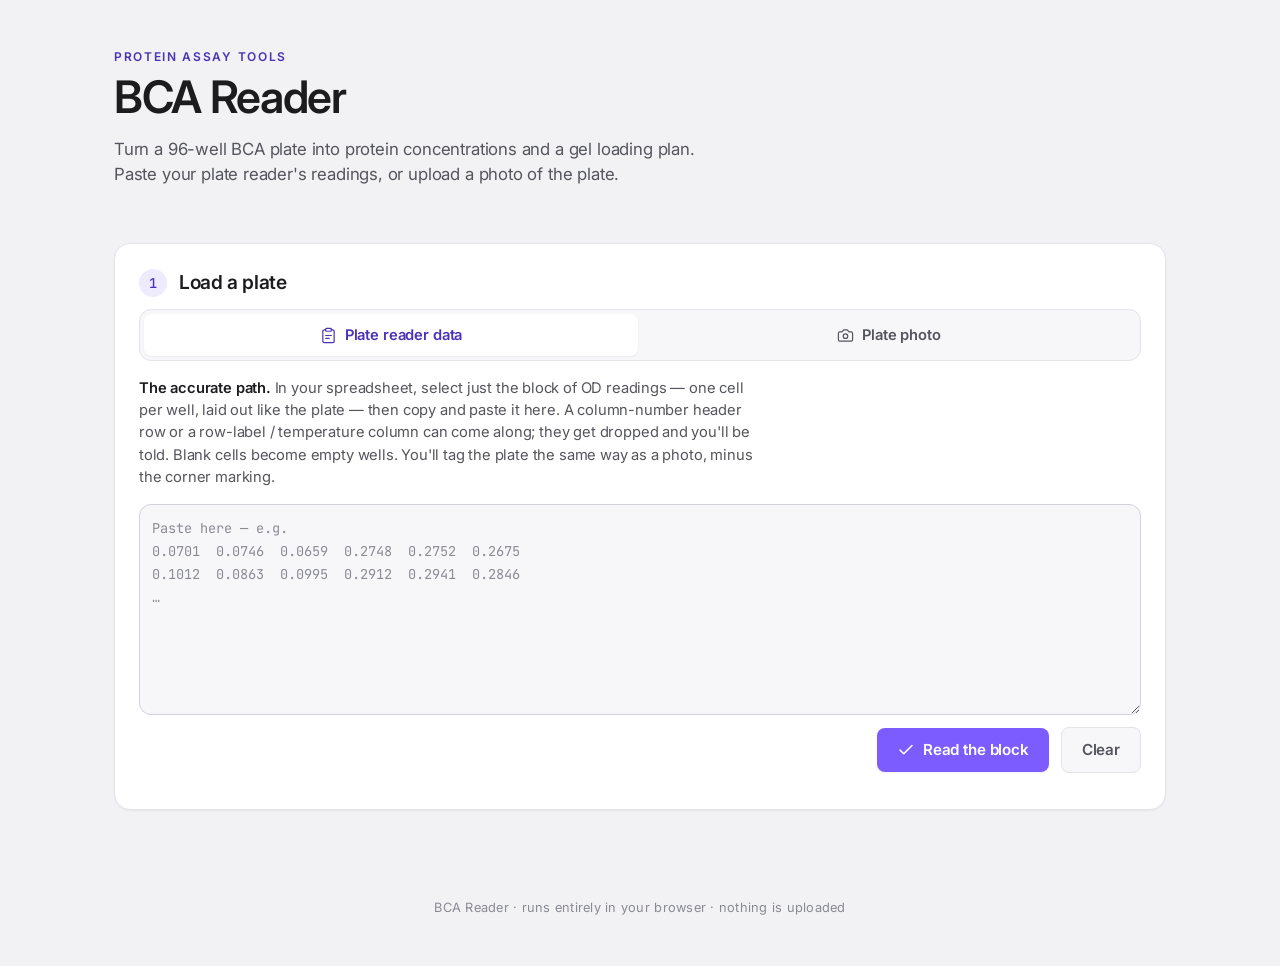
==== commit b5f3747d: "Deploy from main@9d374f3 Built by deploy.sh. Do not edit this repo by hand — it is regenerated whole" ====
--- a/bca-reader/index.html
+++ b/bca-reader/index.html
@@ -6,7 +6,7 @@
   <!-- Color-measurement instrument: light theme is the documented exception to
        dark-mode default (ADR 0002). Chrome must stay neutral around the photo. -->
   <meta name="color-scheme" content="light" />
-  <title>BCA Reader — Mobile Blot</title>
+  <title>BCA Reader — protein assay → gel loading plan</title>
 
   <!-- Two typefaces only. Inter for everything; JetBrains Mono is reserved for
        numerals that get read as data (concentrations, R², CV%, µg/mL).
@@ -26,11 +26,16 @@
 
   <!-- ===== Header ===== -->
   <header class="app-header">
-    <p class="app-eyebrow">Mobile Blot</p>
+    <!-- The eyebrow used to read "Mobile Blot" — the project's name, which is
+         about imaging a blot with a phone and still fits the parked moonshot. It
+         does NOT fit THIS product: a desktop web app whose default input is a
+         block of numbers pasted out of a spreadsheet. On the public site it was
+         the only place a visitor met the project, and it promised a phone app. -->
+    <p class="app-eyebrow">Protein assay tools</p>
     <h1 class="app-title">BCA Reader</h1>
     <p class="app-tagline">
-      Turn a 96-well BCA plate into protein concentrations and a gel loading plan
-      — from your plate reader's readings, or a phone photo.
+      Turn a 96-well BCA plate into protein concentrations and a gel loading plan.
+      Paste your plate reader's readings, or upload a photo of the plate.
     </p>
   </header>
 
@@ -224,18 +229,40 @@
     <section class="card step-card" id="samplesCard" hidden>
       <div class="step-head">
         <h2><span class="step-num">5</span> Choose the samples</h2>
+        <!-- Wells per sample, side by side. It belongs in the HEAD, not the field
+             list: it governs how EVERY row splits, so it is a property of the
+             step rather than of any one sample. It also has to be reachable
+             before the rows make sense — if the count is wrong, the list below is
+             the wrong list. Static markup, not rendered by app.js, so its
+             listener binds once instead of on every re-render.
+             Hidden when the step collapses; the summary takes this slot. -->
+        <div class="step-tool" id="replicatesTool">
+          <label class="step-tool-label" for="replicatesInput">Replicates</label>
+          <input
+            class="step-tool-input"
+            type="number"
+            id="replicatesInput"
+            min="1" max="12" step="1"
+            aria-label="Wells per sample, side by side"
+            title="Wells per sample, side by side. Raise it if one row holds more than one sample."
+          />
+        </div>
         <div class="step-summary"><span class="step-file" id="samplesSummaryText"></span></div>
       </div>
       <div class="step-body">
         <!-- app.js rewrites this: amber until at least one sample is tagged. -->
         <p class="verdict is-setup" id="samplesVerdict">
           <span class="flag flag-caution"><i></i>No samples yet</span>
-          <span class="verdict-text">Name a sample, then click its wells. Rename for each unknown you want to read.</span>
+          <span class="verdict-text">Drag a box around your sample wells, then name each group below. Wells side by side are replicates — if a row holds two samples, set Replicates to match.</span>
         </p>
         <div class="stage stage-plate" id="samplesSlot"></div>
-        <!-- One name per plate row, built by app.js from whatever sample wells you
-             selected. Wells sharing a row are treated as replicates of that
-             unknown (triplicates on a standard plate). -->
+        <!-- One name per BLOCK OF REPLICATES, built by app.js from whatever sample
+             wells you selected. Wells side by side within a block are replicates
+             of that unknown (triplicates on a standard plate).
+             NOT one per row: a row holds more than one sample as soon as a plate
+             needs a second block of columns (12 samples = cols 4-6 rows A-H, then
+             cols 7-9 rows A-D). The blocks are adjacent, so the split cannot be
+             detected — hence the Replicates field. See core/plate.js. -->
         <div class="row-fields" id="sampleRows" hidden></div>
         <div class="row actions">
           <button class="btn btn-secondary" data-nav="standards">
@@ -494,7 +521,7 @@
   </main>
 
   <footer class="app-footer">
-    <p>Mobile Blot · BCA Reader · runs entirely in your browser, no upload</p>
+    <p>BCA Reader · runs entirely in your browser · nothing is uploaded</p>
   </footer>
 
   <!-- type="module" so app.js can import the shared core in ../core/.
--- a/bca-reader/styles.css
+++ b/bca-reader/styles.css
@@ -395,6 +395,33 @@
    step's verdict banner doesn't touch the step number. */
 .step-body { margin-top: var(--s3); }
 .step-summary { display: flex; align-items: center; gap: var(--s3); min-width: 0; }
+
+/* A control that lives in a step's HEAD, right-aligned opposite the heading —
+   for a setting that governs the WHOLE step rather than one of its rows. Mirror
+   of .step-summary: that shows only when collapsed, this only when active, and
+   they share the slot. */
+.step-tool { display: flex; align-items: center; gap: var(--s2); flex: 0 0 auto; }
+.card.is-done .step-tool { display: none; }
+.step-tool-label {
+  font-size: 0.85rem; font-weight: 600; color: var(--ink-2);
+  white-space: nowrap;
+}
+.step-tool-input {
+  width: 58px; min-height: 34px;
+  padding: 0 var(--s2);
+  background: var(--surface);
+  color: var(--ink);
+  border: 1.5px solid var(--line-strong);
+  border-radius: var(--r-sm);
+  font-family: var(--mono); font-variant-numeric: tabular-nums;
+  font-size: 0.9rem; text-align: center;
+  transition: border-color var(--t-fast) var(--ease-out);
+}
+.step-tool-input:hover { border-color: var(--brand); }
+.step-tool-input:focus {
+  border-color: var(--brand);
+  outline: 2.5px solid var(--brand); outline-offset: 2px;
+}
 .card:not(.is-done) .step-summary { display: none; }  /* summary only when collapsed */
 .step-file {
   font-family: var(--mono); font-variant-numeric: tabular-nums;
@@ -444,6 +471,19 @@
   .card.phase-flash,
   .card.phase-flash .step-num,
   .card.phase-flash .verdict { animation: none; }
+}
+
+/* -------------------------------------------------------- group chip --- */
+/* Ties a sample's name field to its wells on the plate. Two greens alternate
+   per replicate group (app.js → SAMPLE_GREENS): a plate's groups form a grid,
+   grids are 2-colourable, so a checkerboard makes every touching pair differ.
+   Purely a pointer back to the plate — identity lives in the label next to it,
+   never in this square. */
+.group-chip {
+  flex: 0 0 auto;
+  width: 10px; height: 10px;
+  border-radius: 3px;
+  margin-right: calc(-1 * var(--s1));
 }
 
 /* -------------------------------------------------------- source tabs --- */
@@ -581,6 +621,91 @@
   border-radius: var(--r-lg);
 }
 .row-fields[hidden] { display: none; }
+
+/* ------------------------------------------------- sample fields: a plate --- */
+/* The sample name fields are laid out AS THE PLATE IS: one grid column per block
+   of columns on the plate, one grid row per plate row. So a plate with samples in
+   columns 4-6 and 7-9 gets two columns of fields, and a block that stops at row D
+   leaves the rest of its column empty — exactly like the wells above it.
+   Set inline by app.js (grid-template-columns from the block count; each field
+   placed at its own row/block), because the shape is the plate's, not the CSS's.
+   A single-block plate resolves to one column: the old list, unchanged. */
+.row-fields.is-plate {
+  display: grid;
+  gap: var(--s2) var(--s4);
+  align-items: center;
+}
+/* Narrow columns cannot afford the well-count hint next to everything else; the
+   chip and the A4-6 label already say which wells these are. It returns as the
+   input's title. */
+.row-fields.is-plate .row-field .hint-inline { display: none; }
+
+/* ONE BOX PER SAMPLE: the wells it covers and the name you give them live inside
+   the same border, because they are one thing. With the label floating outside a
+   separately-bordered input, the NEXT field's label read as if it belonged to the
+   PREVIOUS field's box — which is exactly the confusion these fields exist to
+   prevent, since the whole point is knowing which wells a name applies to. */
+.row-fields.is-plate .row-field {
+  gap: var(--s2);
+  min-height: 40px;
+  padding: 0 var(--s2) 0 var(--s3);
+  background: var(--surface);
+  border: 1.5px solid var(--line-strong);
+  border-radius: var(--r-sm);
+  transition: border-color var(--t-fast) var(--ease-out);
+}
+.row-fields.is-plate .row-field:hover { border-color: var(--brand); }
+/* The box takes the focus ring, since the box IS the control now. */
+.row-fields.is-plate .row-field:focus-within {
+  border-color: var(--brand);
+  outline: 2.5px solid var(--brand);
+  outline-offset: 2px;
+}
+/* flex: 0 0 auto — the well range must NEVER shrink. Flex items default to
+   `0 1 auto`, so the label was shrinking below its text while `nowrap` kept the
+   text from reflowing: the result was "A4" sliced in half by the divider. The
+   input absorbs the squeeze instead (it has flex: 1 1 auto and min-width: 0),
+   which is right — a name can scroll, a well range cannot be half-read. */
+.row-fields.is-plate .row-field-label {
+  flex: 0 0 auto;
+  font-size: 0.82rem;
+  color: var(--ink-2);
+  min-width: 0;
+  white-space: nowrap;
+}
+/* flex: 1 1 auto + width:auto. The base rule is `width: 150px; flex: 0 0 auto`,
+   and overriding only the width left the input unable to SHRINK — so it sat at
+   its cell's full width and shoved the label out the side. */
+.row-fields.is-plate .row-input {
+  flex: 1 1 auto;
+  width: auto;
+  min-width: 0;
+  min-height: 36px;
+  padding: 0 var(--s1);
+  border: 0;
+  border-left: 1px solid var(--line);
+  border-radius: 0;
+  background: transparent;
+  /* Centred in its own half of the box: the name is the field's content, and
+     left-aligning it against the divider made it read as part of the well range
+     rather than as the thing you type. */
+  text-align: center;
+}
+.row-fields.is-plate .row-input:focus { outline: none; }
+/* A group with fewer wells than the replicate count is how a wrong count shows
+   itself, and the text saying so is hidden in these narrow columns — so the field
+   itself goes amber. Amber, never red: it is usually the last group on a plate
+   and perfectly legitimate. The full sentence stays on the input's title. */
+.row-fields.is-plate .row-field.is-short {
+  border-color: var(--caution-line);
+  background: var(--caution-soft);
+}
+
+/* Below this the two columns stop being readable and stack. */
+@media (max-width: 720px) {
+  .row-fields.is-plate { grid-template-columns: minmax(0, 1fr) !important; }
+  .row-fields.is-plate .row-field { grid-column: 1 !important; grid-row: auto !important; }
+}
 .row-field {
   display: flex; align-items: center; gap: var(--s3);
 }
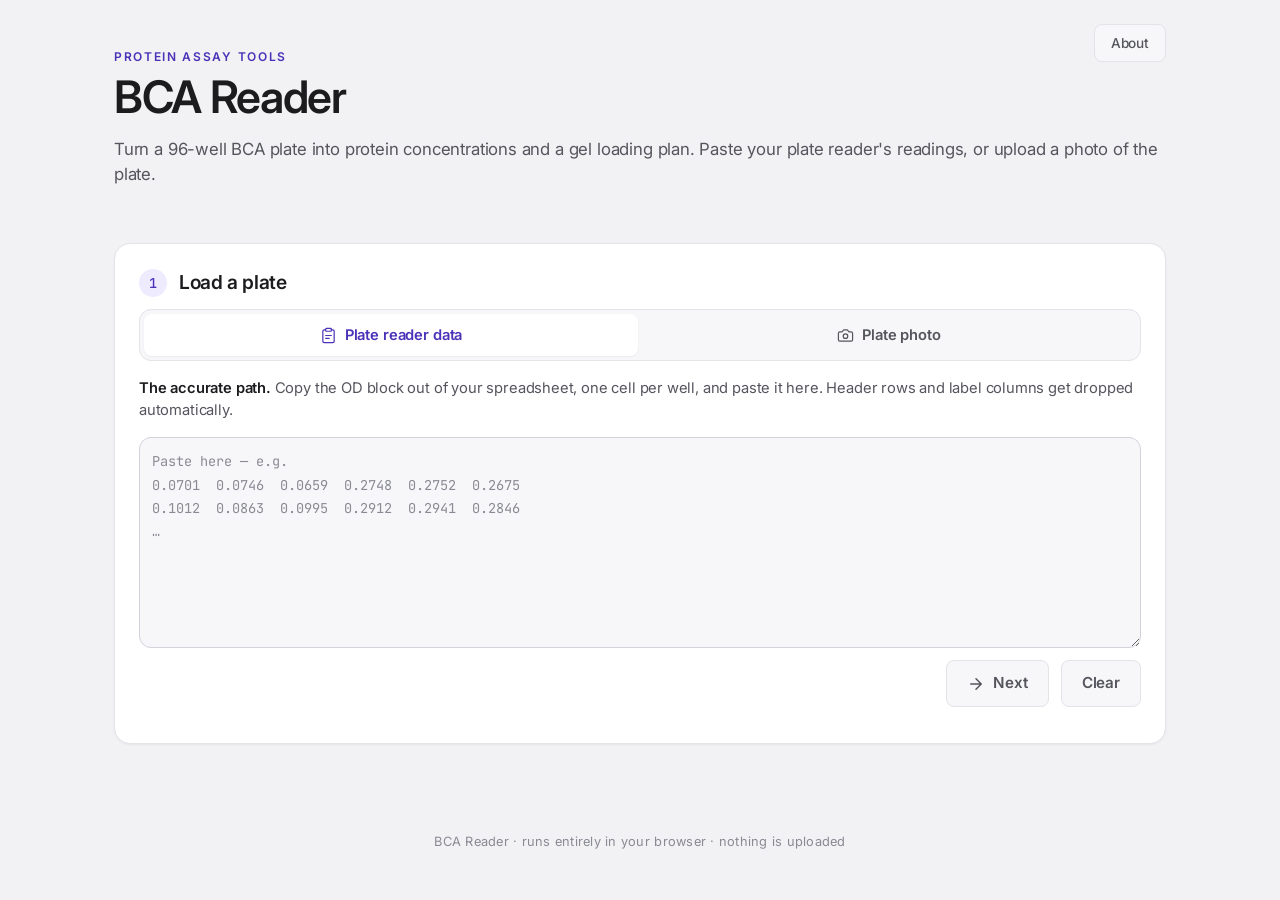
==== commit 59ada7ca: "Deploy from main@3940054 Built by deploy.sh. Do not edit this repo by hand — it is regenerated whole" ====
--- a/bca-reader/index.html
+++ b/bca-reader/index.html
@@ -8,6 +8,17 @@
   <meta name="color-scheme" content="light" />
   <title>BCA Reader — protein assay → gel loading plan</title>
 
+  <!-- Without these the link pastes into Slack/email as a bare URL with no
+       preview, which reads as somebody's abandoned side project. The og: tags
+       are what make it unfurl with a title and a line of description.
+       Keep og:url absolute — a relative one silently does not unfurl. -->
+  <meta name="description" content="Paste your plate reader's readings, get protein concentrations and a gel loading plan. Free, runs entirely in your browser, nothing is uploaded." />
+  <meta property="og:type" content="website" />
+  <meta property="og:title" content="BCA Reader" />
+  <meta property="og:description" content="Turn a 96-well BCA plate into protein concentrations and a gel loading plan. Free, runs in your browser, nothing is uploaded." />
+  <meta property="og:url" content="https://leo-li0922.github.io/bca-reader/bca-reader/" />
+  <meta name="twitter:card" content="summary" />
+
   <!-- Two typefaces only. Inter for everything; JetBrains Mono is reserved for
        numerals that get read as data (concentrations, R², CV%, µg/mL).
        Space Grotesk is gone (ADR 0002). -->
@@ -26,17 +37,21 @@
 
   <!-- ===== Header ===== -->
   <header class="app-header">
-    <!-- The eyebrow used to read "Mobile Blot" — the project's name, which is
-         about imaging a blot with a phone and still fits the parked moonshot. It
-         does NOT fit THIS product: a desktop web app whose default input is a
-         block of numbers pasted out of a spreadsheet. On the public site it was
-         the only place a visitor met the project, and it promised a phone app. -->
+    <!-- This read "Mobile Blot" until 2026-07-16 — the project's old name, from
+         when the premise was photographing a plate with a phone. It promised a
+         phone app to every visitor of what is a desktop web app whose default
+         input is a block of numbers pasted out of a spreadsheet. The project has
+         since been renamed to match this page rather than the other way round. -->
     <p class="app-eyebrow">Protein assay tools</p>
     <h1 class="app-title">BCA Reader</h1>
     <p class="app-tagline">
       Turn a 96-well BCA plate into protein concentrations and a gel loading plan.
       Paste your plate reader's readings, or upload a photo of the plate.
     </p>
+    <!-- One button, not a nav bar. There are two pages; a nav would be furniture.
+         It is a button rather than a line of prose because it is navigation, and
+         navigation should look clickable and stay out of the reading path. -->
+    <a class="btn btn-secondary header-about" href="./about.html">About</a>
   </header>
 
   <main id="workflow">
@@ -86,12 +101,9 @@
              is the answer. See core/import.js. -->
         <div id="panelPaste" role="tabpanel" aria-labelledby="tabPaste">
           <p class="hint">
-            <strong>The accurate path.</strong> In your spreadsheet, select just
-            the block of OD readings — one cell per well, laid out like the plate
-            — then copy and paste it here. A column-number header row or a
-            row-label / temperature column can come along; they get dropped and
-            you'll be told. Blank cells become empty wells. You'll tag the plate
-            the same way as a photo, minus the corner marking.
+            <strong>The accurate path.</strong> Copy the OD block out of your
+            spreadsheet, one cell per well, and paste it here. Header rows and
+            label columns get dropped automatically.
           </p>
           <textarea
             id="pasteBox"
@@ -102,9 +114,14 @@
             placeholder="Paste here — e.g.&#10;0.0701&#9;0.0746&#9;0.0659&#9;0.2748&#9;0.2752&#9;0.2675&#10;0.1012&#9;0.0863&#9;0.0995&#9;0.2912&#9;0.2941&#9;0.2846&#10;…"
           ></textarea>
           <div class="row actions">
-            <button class="btn" id="pasteBtn" type="button">
-              <svg class="ic" viewBox="0 0 24 24" aria-hidden="true"><path d="M20 6 9 17l-5-5"/></svg>
-              Read the block
+            <!-- Always says "Next"; only its WEIGHT changes. Ships secondary
+                 because that is what an untouched page shows, and syncPasteBtn()
+                 promotes it to the primary purple the moment the box has
+                 content. Arrow, not a tick: this button advances the wizard, so
+                 it carries the same glyph as Step 7's "Plan gel loading". -->
+            <button class="btn btn-secondary" id="pasteBtn" type="button">
+              <svg class="ic" viewBox="0 0 24 24" aria-hidden="true"><path d="M5 12h14M12 5l7 7-7 7"/></svg>
+              Next
             </button>
             <button class="btn btn-secondary" id="pasteClearBtn" type="button">Clear</button>
           </div>
@@ -112,19 +129,21 @@
         </div>
 
         <div id="panelPhoto" role="tabpanel" aria-labelledby="tabPhoto" hidden>
+          <!-- Says the quiet part out loud BEFORE the drop area, not under it: a
+               caveat below the control is a caveat you read after you have
+               already dropped the file. Mirrors the paste panel, where the hint
+               also leads. -->
+          <p class="hint">
+            <strong>Less accurate.</strong> Reads about 5% high, and uneven
+            lighting can throw a single well further still. Use the plate reader
+            data when you have it.
+          </p>
           <label class="dropzone" id="dropzone">
             <input type="file" id="fileInput" accept="image/*" hidden />
             <svg class="dropzone-ic" viewBox="0 0 24 24" aria-hidden="true"><path d="M14.5 4h-5L7 7H4a2 2 0 0 0-2 2v9a2 2 0 0 0 2 2h16a2 2 0 0 0 2-2V9a2 2 0 0 0-2-2h-3l-2.5-3z"/><circle cx="12" cy="13" r="3.2"/></svg>
             <span class="dropzone-title">Drop a plate photo here</span>
-            <span class="dropzone-sub">or click to choose a file — JPEG or PNG, shot flat-on under even light</span>
+            <span class="dropzone-sub">or click to choose. JPEG or PNG, shot flat-on under even light.</span>
           </label>
-          <!-- Says the quiet part out loud at the point of choosing, not in a
-               disclaimer after the answer. -->
-          <p class="hint">
-            Reads about 5% high against the corrected truth, and one sample on the
-            validation plate is off 14% from a lighting gradient. Good enough to
-            explore with; use the plate reader data when you have it.
-          </p>
           <p class="status" id="fileStatus" role="status" hidden></p>
         </div>
       </div>
@@ -141,7 +160,7 @@
     <!-- Step 2: Confirm the grid. The canvas starts in this slot. -->
     <section class="card step-card" id="gridCard" hidden>
       <div class="step-head" id="gridHead">
-        <h2><span class="step-num">2</span> Confirm the grid</h2>
+        <h2><span class="step-num">2</span> Confirm the grid (exclude outliers)</h2>
         <div class="step-summary"><span class="step-file" id="gridSummaryText"></span></div>
       </div>
       <div class="step-body">
@@ -154,11 +173,14 @@
         </div>
         <div class="row actions">
           <span class="status" id="cornerStatus" hidden>0 / 4 corners</span>
-          <!-- Escape hatch for a misclicked corner: wipes the corners and starts
-               the marking over. Shown as soon as there is a corner to undo. -->
+          <!-- Step 2's escape hatch, and it escapes from different things on the
+               two paths. PHOTO: "Re-mark corners", shown once there is a corner
+               to undo. OD: there are no corners, so the only thing to undo is
+               the paste itself and it becomes "Back" to Step 1. app.js's
+               updateResetBtn() owns the swap; this markup is the photo case. -->
           <button class="btn btn-secondary" id="resetCornersBtn" data-nav="corners" type="button" hidden>
-            <svg class="ic" viewBox="0 0 24 24" aria-hidden="true"><path d="M3 12a9 9 0 1 0 3-6.7L3 8"/><path d="M3 3v5h5"/></svg>
-            Re-mark corners
+            <svg class="ic" id="resetBtnIcon" viewBox="0 0 24 24" aria-hidden="true"><path d="M3 12a9 9 0 1 0 3-6.7L3 8"/><path d="M3 3v5h5"/></svg>
+            <span id="resetBtnLabel">Re-mark corners</span>
           </button>
           <!-- Shown only once the grid is placed (app.js). data-nav = target phase. -->
           <button class="btn" id="confirmGridBtn" data-nav="blanks" hidden>
--- a/bca-reader/styles.css
+++ b/bca-reader/styles.css
@@ -172,9 +172,11 @@
   letter-spacing: -0.03em;
   color: var(--ink);
 }
+/* No measure cap. The header is already the column: on the app it is the page
+   width its cards use, on About it is the 68ch prose column. A second, narrower
+   cap on top of that only wraps the line short of an edge it should reach. */
 .tagline, .app-tagline {
   margin: var(--s4) 0 0;
-  max-width: 56ch;
   font-size: 1.05rem;
   color: var(--ink-2);
 }
@@ -237,11 +239,13 @@
 }
 
 /* -------------------------------------------------------- text & rows ---- */
+/* Same reasoning as .app-tagline: the card is the measure. A 70ch cap inside a
+   card that is already narrower than the page just stops the line short of the
+   card's own edge. */
 .hint {
   color: var(--ink-2);
   font-size: 0.92rem;
   margin: 0 0 var(--s4);
-  max-width: 70ch;
 }
 .hint strong { color: var(--ink); font-weight: 600; }
 .hint-inline { color: var(--ink-3); font-size: 0.85rem; }
@@ -1062,6 +1066,75 @@
   letter-spacing: 0.02em;
 }
 
+/* ------------------------------------------------------------- prose ----- */
+/* about.html only. The app is a wizard (short labels, dense controls); the
+   About page is an article, and article text needs a measure and a rhythm the
+   wizard has no use for. Scoped under .prose so none of it can reach the app.
+   Reuses .card for the container: an About section IS the same paper as a step. */
+.prose {
+  max-width: 68ch;
+  margin-left: auto;
+  margin-right: auto;
+}
+.prose + .prose { margin-top: var(--s5); }
+.prose p {
+  margin: var(--s4) 0 0;
+  font-size: 1rem;
+  line-height: 1.65;      /* looser than the app: this is read, not scanned */
+  color: var(--ink-2);
+}
+.prose h2 + p { margin-top: var(--s3); }
+.prose strong { color: var(--ink); font-weight: 600; }
+
+/* Mono here is the SAME contract as everywhere else in this app: it marks a
+   numeral a scientist reads as data. An equation qualifies; prose does not. */
+.prose .mono {
+  font-family: var(--mono);
+  font-size: 0.92em;
+  color: var(--ink);
+}
+
+/* A displayed equation. The rounded label is the whole point of the page, so
+   it gets to sit on its own line and be looked at. */
+.prose-callout {
+  margin: var(--s4) 0 0;
+  padding: var(--s3) var(--s4);
+  background: var(--surface-2);
+  border: 1px solid var(--line);
+  border-left: 3px solid var(--brand);
+  border-radius: var(--r-sm);
+  text-align: center;
+}
+.prose-callout .mono { font-size: 1.05rem; font-weight: 500; }
+
+.prose a {
+  color: var(--brand-ink);   /* the 4.5:1 purple, not --brand */
+  text-decoration: underline;
+  text-underline-offset: 2px;
+}
+.prose a:hover { text-decoration-thickness: 2px; }
+
+.prose-back { margin-top: var(--s5); }
+
+/* The cross-link between the two pages, parked in the header's top-right
+   corner. Absolute rather than a flex row so the title block keeps its existing
+   rhythm and neither page's header markup has to be reshaped around it. The
+   header's own top padding (--s7) is what it hangs in. */
+.app-header { position: relative; }
+/* The About page's header shares the prose column's measure so the title, the
+   cards, and the corner button all line up on one column. The app's own header
+   keeps the full page width, because its cards use it. */
+.about-header { max-width: 68ch; }
+.header-about {
+  position: absolute;
+  top: var(--s5);
+  right: var(--s5);
+  padding: var(--s2) var(--s4);
+  font-size: 0.85rem;
+  font-weight: 500;
+  text-decoration: none;
+}
+
 /* ----------------------------------------------------------- responsive -- */
 /* The results plot + table stack on narrow desktop widths; nothing ever
    scrolls the page horizontally. */
@@ -1072,6 +1145,9 @@
   main { padding: var(--s5) var(--s4) var(--s7); }
   .card { padding: var(--s4); }
   .site-header, .app-header { padding: var(--s5) var(--s4) var(--s4); }
+  /* Follow the header's own shrunken padding, or the button drifts out of the
+     corner it is supposed to be sitting in. */
+  .header-about { top: var(--s4); right: var(--s4); }
   .brush { flex: 1 1 auto; }
 }
 
